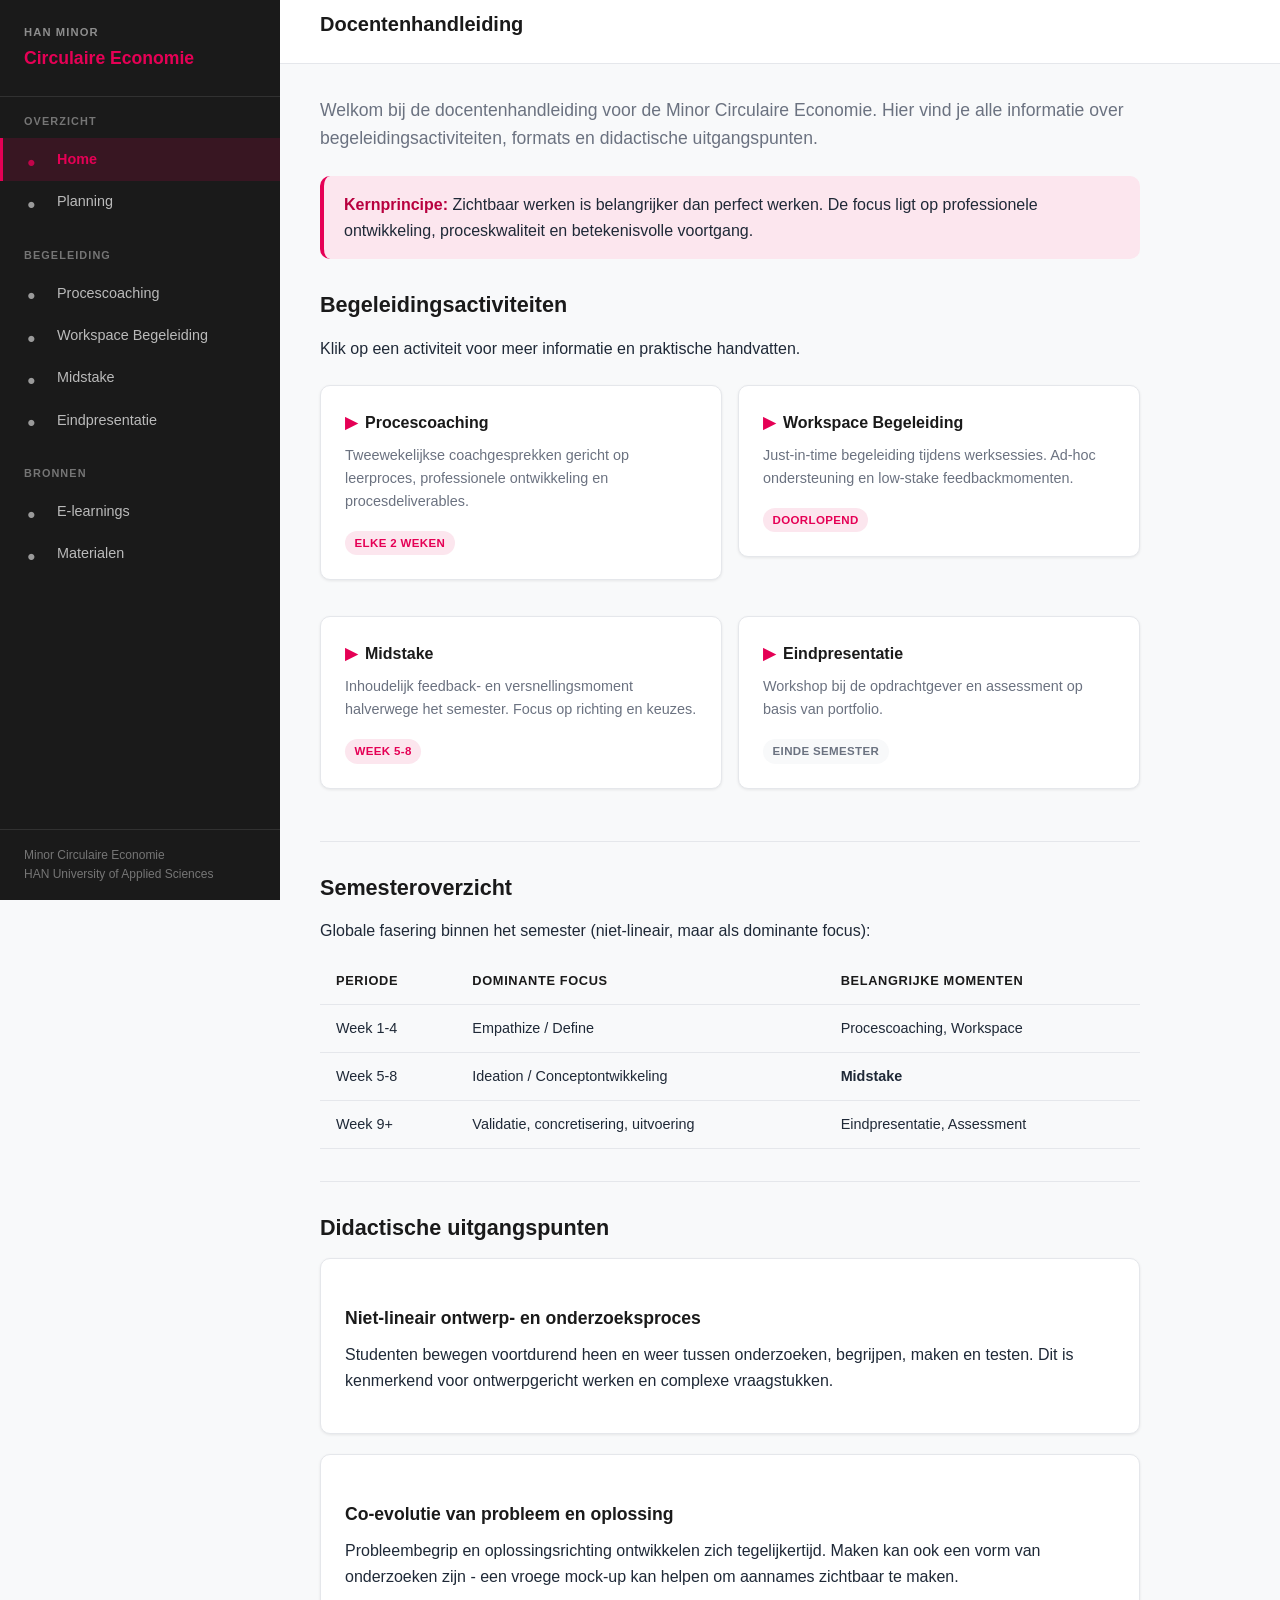
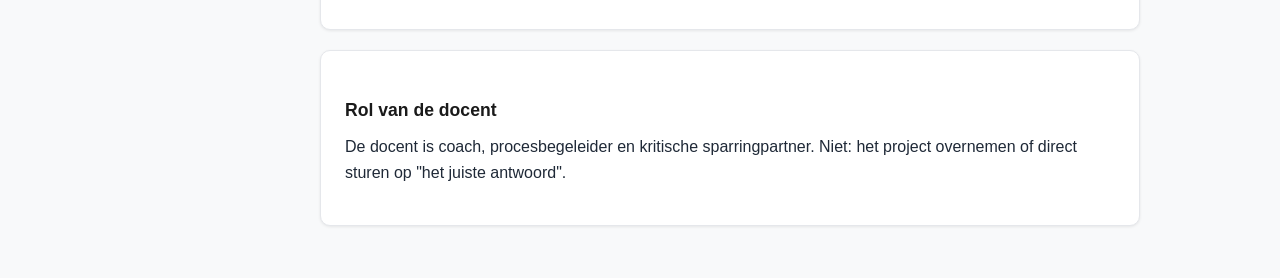
==== index.html @ 2289d56b "Add planning, assessment criteria, and complete coaching content - Add planning.html with weekly sch" ====
<!DOCTYPE html>
<html lang="nl">
<head>
  <meta charset="UTF-8">
  <meta name="viewport" content="width=device-width, initial-scale=1.0">
  <title>Docentenhandleiding | Minor Circulaire Economie</title>
  <link rel="stylesheet" href="style.css">
</head>
<body>
  <div class="layout">

    <!-- Sidebar -->
    <aside class="sidebar">
      <div class="sidebar-header">
        <div class="sidebar-brand">
          <span class="brand-subtitle">HAN Minor</span>
          <span class="brand-title">Circulaire Economie</span>
        </div>
      </div>

      <nav class="sidebar-nav">
        <div class="nav-section">
          <div class="nav-section-title">Overzicht</div>
          <a href="index.html" class="nav-link active">
            <span class="nav-icon">&#9679;</span>
            Home
          </a>
          <a href="planning.html" class="nav-link">
            <span class="nav-icon">&#9679;</span>
            Planning
          </a>
        </div>

        <div class="nav-section">
          <div class="nav-section-title">Begeleiding</div>
          <a href="procescoaching.html" class="nav-link">
            <span class="nav-icon">&#9679;</span>
            Procescoaching
          </a>
          <a href="workspace.html" class="nav-link">
            <span class="nav-icon">&#9679;</span>
            Workspace Begeleiding
          </a>
          <a href="midstake.html" class="nav-link">
            <span class="nav-icon">&#9679;</span>
            Midstake
          </a>
          <a href="eindpresentatie.html" class="nav-link">
            <span class="nav-icon">&#9679;</span>
            Eindpresentatie
          </a>
        </div>

        <div class="nav-section">
          <div class="nav-section-title">Bronnen</div>
          <a href="e-learnings.html" class="nav-link">
            <span class="nav-icon">&#9679;</span>
            E-learnings
          </a>
          <a href="materialen.html" class="nav-link">
            <span class="nav-icon">&#9679;</span>
            Materialen
          </a>
        </div>
      </nav>

      <div class="sidebar-footer">
        Minor Circulaire Economie<br>
        HAN University of Applied Sciences
      </div>
    </aside>

    <!-- Main Content -->
    <main class="main">
      <header class="main-header">
        <h1 class="page-title">Docentenhandleiding</h1>
      </header>

      <div class="main-content">
        <p class="lead">
          Welkom bij de docentenhandleiding voor de Minor Circulaire Economie.
          Hier vind je alle informatie over begeleidingsactiviteiten, formats en didactische uitgangspunten.
        </p>

        <div class="callout callout-primary">
          <p><strong>Kernprincipe:</strong> Zichtbaar werken is belangrijker dan perfect werken.
          De focus ligt op professionele ontwikkeling, proceskwaliteit en betekenisvolle voortgang.</p>
        </div>

        <h2>Begeleidingsactiviteiten</h2>
        <p>Klik op een activiteit voor meer informatie en praktische handvatten.</p>

        <div class="card-grid">
          <a href="procescoaching.html" class="card-link">
            <div class="card">
              <div class="card-title">
                <span class="icon">&#9654;</span>
                Procescoaching
              </div>
              <p class="card-text">
                Tweewekelijkse coachgesprekken gericht op leerproces, professionele ontwikkeling en procesdeliverables.
              </p>
              <span class="badge badge-primary">Elke 2 weken</span>
            </div>
          </a>

          <a href="workspace.html" class="card-link">
            <div class="card">
              <div class="card-title">
                <span class="icon">&#9654;</span>
                Workspace Begeleiding
              </div>
              <p class="card-text">
                Just-in-time begeleiding tijdens werksessies. Ad-hoc ondersteuning en low-stake feedbackmomenten.
              </p>
              <span class="badge badge-primary">Doorlopend</span>
            </div>
          </a>

          <a href="midstake.html" class="card-link">
            <div class="card">
              <div class="card-title">
                <span class="icon">&#9654;</span>
                Midstake
              </div>
              <p class="card-text">
                Inhoudelijk feedback- en versnellingsmoment halverwege het semester. Focus op richting en keuzes.
              </p>
              <span class="badge badge-primary">Week 5-8</span>
            </div>
          </a>

          <a href="eindpresentatie.html" class="card-link">
            <div class="card">
              <div class="card-title">
                <span class="icon">&#9654;</span>
                Eindpresentatie
              </div>
              <p class="card-text">
                Workshop bij de opdrachtgever en assessment op basis van portfolio.
              </p>
              <span class="badge badge-muted">Einde semester</span>
            </div>
          </a>
        </div>

        <div class="divider"></div>

        <h2>Semesteroverzicht</h2>
        <p>Globale fasering binnen het semester (niet-lineair, maar als dominante focus):</p>

        <div class="table-wrap">
          <table>
            <thead>
              <tr>
                <th>Periode</th>
                <th>Dominante focus</th>
                <th>Belangrijke momenten</th>
              </tr>
            </thead>
            <tbody>
              <tr>
                <td>Week 1-4</td>
                <td>Empathize / Define</td>
                <td>Procescoaching, Workspace</td>
              </tr>
              <tr>
                <td>Week 5-8</td>
                <td>Ideation / Conceptontwikkeling</td>
                <td><strong>Midstake</strong></td>
              </tr>
              <tr>
                <td>Week 9+</td>
                <td>Validatie, concretisering, uitvoering</td>
                <td>Eindpresentatie, Assessment</td>
              </tr>
            </tbody>
          </table>
        </div>

        <div class="divider"></div>

        <h2>Didactische uitgangspunten</h2>

        <div class="card">
          <h3>Niet-lineair ontwerp- en onderzoeksproces</h3>
          <p>Studenten bewegen voortdurend heen en weer tussen onderzoeken, begrijpen, maken en testen.
          Dit is kenmerkend voor ontwerpgericht werken en complexe vraagstukken.</p>
        </div>

        <div class="card">
          <h3>Co-evolutie van probleem en oplossing</h3>
          <p>Probleembegrip en oplossingsrichting ontwikkelen zich tegelijkertijd.
          Maken kan ook een vorm van onderzoeken zijn - een vroege mock-up kan helpen om aannames zichtbaar te maken.</p>
        </div>

        <div class="card">
          <h3>Rol van de docent</h3>
          <p>De docent is coach, procesbegeleider en kritische sparringpartner.
          Niet: het project overnemen of direct sturen op "het juiste antwoord".</p>
        </div>

      </div>
    </main>

  </div>
</body>
</html>
---- style.css ----
/* HAN Fonts */
@font-face {
  font-family: "Avenir Next";
  font-weight: 400;
  src: local("Avenir Next"), local("AvenirNext-Regular"), local("Segoe UI"), local("Arial");
}
@font-face {
  font-family: "Avenir Next";
  font-weight: 600;
  src: local("Avenir Next Demi Bold"), local("AvenirNext-DemiBold"), local("Segoe UI Semibold"), local("Arial");
}
@font-face {
  font-family: "Avenir Next";
  font-weight: 700;
  src: local("Avenir Next Bold"), local("AvenirNext-Bold"), local("Segoe UI Bold"), local("Arial Black");
}

/* CSS Variables */
:root {
  --han-magenta: #E50055;
  --han-magenta-dark: #b8003f;
  --han-magenta-light: #fce6ee;
  --han-black: #1a1a1a;
  --han-white: #ffffff;

  --bg: #f8f9fa;
  --surface: #ffffff;
  --border: #e5e7eb;
  --text: #1f2937;
  --text-muted: #6b7280;
  --text-light: #9ca3af;

  --sidebar-width: 280px;
  --header-height: 64px;
  --radius: 10px;
  --shadow: 0 1px 3px rgba(0,0,0,0.08);
  --shadow-lg: 0 4px 20px rgba(0,0,0,0.1);
}

/* Reset */
*, *::before, *::after {
  box-sizing: border-box;
  margin: 0;
  padding: 0;
}

html {
  scroll-behavior: smooth;
}

body {
  font-family: "Avenir Next", "Segoe UI", Arial, sans-serif;
  font-weight: 400;
  font-size: 16px;
  line-height: 1.6;
  color: var(--text);
  background: var(--bg);
  min-height: 100vh;
}

/* Layout */
.layout {
  display: flex;
  min-height: 100vh;
}

/* Sidebar */
.sidebar {
  width: var(--sidebar-width);
  background: var(--han-black);
  color: var(--han-white);
  position: fixed;
  top: 0;
  left: 0;
  bottom: 0;
  display: flex;
  flex-direction: column;
  z-index: 100;
}

.sidebar-header {
  padding: 1.5rem;
  border-bottom: 1px solid rgba(255,255,255,0.1);
}

.sidebar-brand {
  display: flex;
  flex-direction: column;
  gap: 2px;
}

.brand-subtitle {
  font-size: 0.7rem;
  font-weight: 600;
  color: rgba(255,255,255,0.5);
  letter-spacing: 0.1em;
  text-transform: uppercase;
}

.brand-title {
  font-size: 1.1rem;
  font-weight: 700;
  color: var(--han-magenta);
}

.sidebar-nav {
  flex: 1;
  padding: 1rem 0;
  overflow-y: auto;
}

.nav-section {
  margin-bottom: 1.5rem;
}

.nav-section-title {
  font-size: 0.68rem;
  font-weight: 600;
  color: rgba(255,255,255,0.4);
  text-transform: uppercase;
  letter-spacing: 0.1em;
  padding: 0 1.5rem;
  margin-bottom: 0.5rem;
}

.nav-link {
  display: flex;
  align-items: center;
  gap: 0.75rem;
  padding: 0.6rem 1.5rem;
  color: rgba(255,255,255,0.7);
  text-decoration: none;
  font-size: 0.9rem;
  font-weight: 500;
  transition: all 0.15s ease;
  border-left: 3px solid transparent;
}

.nav-link:hover {
  background: rgba(255,255,255,0.05);
  color: var(--han-white);
}

.nav-link.active {
  background: rgba(229,0,85,0.15);
  color: var(--han-magenta);
  border-left-color: var(--han-magenta);
  font-weight: 600;
}

.nav-icon {
  width: 18px;
  height: 18px;
  opacity: 0.8;
}

.sidebar-footer {
  padding: 1rem 1.5rem;
  border-top: 1px solid rgba(255,255,255,0.1);
  font-size: 0.75rem;
  color: rgba(255,255,255,0.4);
}

/* Main Content */
.main {
  flex: 1;
  margin-left: var(--sidebar-width);
  min-height: 100vh;
}

.main-header {
  background: var(--surface);
  border-bottom: 1px solid var(--border);
  padding: 0 2.5rem;
  height: var(--header-height);
  display: flex;
  align-items: center;
  position: sticky;
  top: 0;
  z-index: 50;
}

.page-title {
  font-size: 1.25rem;
  font-weight: 700;
  color: var(--han-black);
}

.main-content {
  padding: 2rem 2.5rem;
  max-width: 900px;
}

/* Typography */
h1, h2, h3, h4 {
  color: var(--han-black);
  font-weight: 700;
  line-height: 1.3;
}

h1 { font-size: 1.75rem; margin-bottom: 1rem; }
h2 { font-size: 1.35rem; margin: 2rem 0 1rem; }
h3 { font-size: 1.1rem; margin: 1.5rem 0 0.75rem; }

p {
  margin-bottom: 1rem;
  color: var(--text);
}

.lead {
  font-size: 1.1rem;
  color: var(--text-muted);
  margin-bottom: 1.5rem;
}

/* Cards */
.card {
  background: var(--surface);
  border: 1px solid var(--border);
  border-radius: var(--radius);
  padding: 1.5rem;
  margin-bottom: 1.25rem;
  box-shadow: var(--shadow);
}

.card-title {
  font-size: 1rem;
  font-weight: 600;
  color: var(--han-black);
  margin-bottom: 0.5rem;
  display: flex;
  align-items: center;
  gap: 0.5rem;
}

.card-title .icon {
  color: var(--han-magenta);
}

.card-text {
  font-size: 0.9rem;
  color: var(--text-muted);
}

/* Grid */
.card-grid {
  display: grid;
  grid-template-columns: repeat(auto-fill, minmax(280px, 1fr));
  gap: 1rem;
  margin: 1.5rem 0;
}

.card-link {
  text-decoration: none;
  display: block;
  transition: transform 0.15s ease, box-shadow 0.15s ease;
}

.card-link:hover {
  transform: translateY(-2px);
}

.card-link:hover .card {
  box-shadow: var(--shadow-lg);
  border-color: var(--han-magenta);
}

/* Lists */
ul, ol {
  margin: 0 0 1rem 1.25rem;
}

li {
  margin-bottom: 0.35rem;
}

/* Tables */
.table-wrap {
  overflow-x: auto;
  margin: 1rem 0;
}

table {
  width: 100%;
  border-collapse: collapse;
  font-size: 0.9rem;
}

th, td {
  padding: 0.75rem 1rem;
  text-align: left;
  border-bottom: 1px solid var(--border);
}

th {
  background: var(--bg);
  font-weight: 600;
  color: var(--han-black);
  font-size: 0.8rem;
  text-transform: uppercase;
  letter-spacing: 0.05em;
}

tr:hover td {
  background: rgba(229,0,85,0.03);
}

/* Badges */
.badge {
  display: inline-block;
  padding: 0.2rem 0.6rem;
  font-size: 0.72rem;
  font-weight: 600;
  border-radius: 20px;
  text-transform: uppercase;
  letter-spacing: 0.03em;
}

.badge-primary {
  background: var(--han-magenta-light);
  color: var(--han-magenta);
}

.badge-muted {
  background: var(--bg);
  color: var(--text-muted);
}

/* Callouts */
.callout {
  padding: 1rem 1.25rem;
  border-radius: var(--radius);
  margin: 1.5rem 0;
  border-left: 4px solid;
}

.callout-primary {
  background: var(--han-magenta-light);
  border-color: var(--han-magenta);
}

.callout-primary strong {
  color: var(--han-magenta-dark);
}

.callout-info {
  background: #e8f4fd;
  border-color: #3b82f6;
}

.callout p:last-child {
  margin-bottom: 0;
}

/* Links */
a {
  color: var(--han-magenta);
  text-decoration: none;
}

a:hover {
  text-decoration: underline;
}

/* Buttons */
.btn {
  display: inline-flex;
  align-items: center;
  gap: 0.5rem;
  padding: 0.6rem 1.25rem;
  font-size: 0.9rem;
  font-weight: 600;
  border-radius: 8px;
  border: none;
  cursor: pointer;
  text-decoration: none;
  transition: all 0.15s ease;
}

.btn-primary {
  background: var(--han-magenta);
  color: var(--han-white);
}

.btn-primary:hover {
  background: var(--han-magenta-dark);
  text-decoration: none;
}

.btn-outline {
  background: transparent;
  border: 2px solid var(--border);
  color: var(--text);
}

.btn-outline:hover {
  border-color: var(--han-magenta);
  color: var(--han-magenta);
  text-decoration: none;
}

/* Section divider */
.divider {
  height: 1px;
  background: var(--border);
  margin: 2rem 0;
}

/* Placeholder */
.placeholder {
  background: var(--bg);
  border: 2px dashed var(--border);
  border-radius: var(--radius);
  padding: 2rem;
  text-align: center;
  color: var(--text-muted);
  font-size: 0.9rem;
}

/* Responsive */
@media (max-width: 1024px) {
  .sidebar {
    transform: translateX(-100%);
  }

  .main {
    margin-left: 0;
  }
}

/* Print */
@media print {
  .sidebar {
    display: none;
  }

  .main {
    margin-left: 0;
  }
}
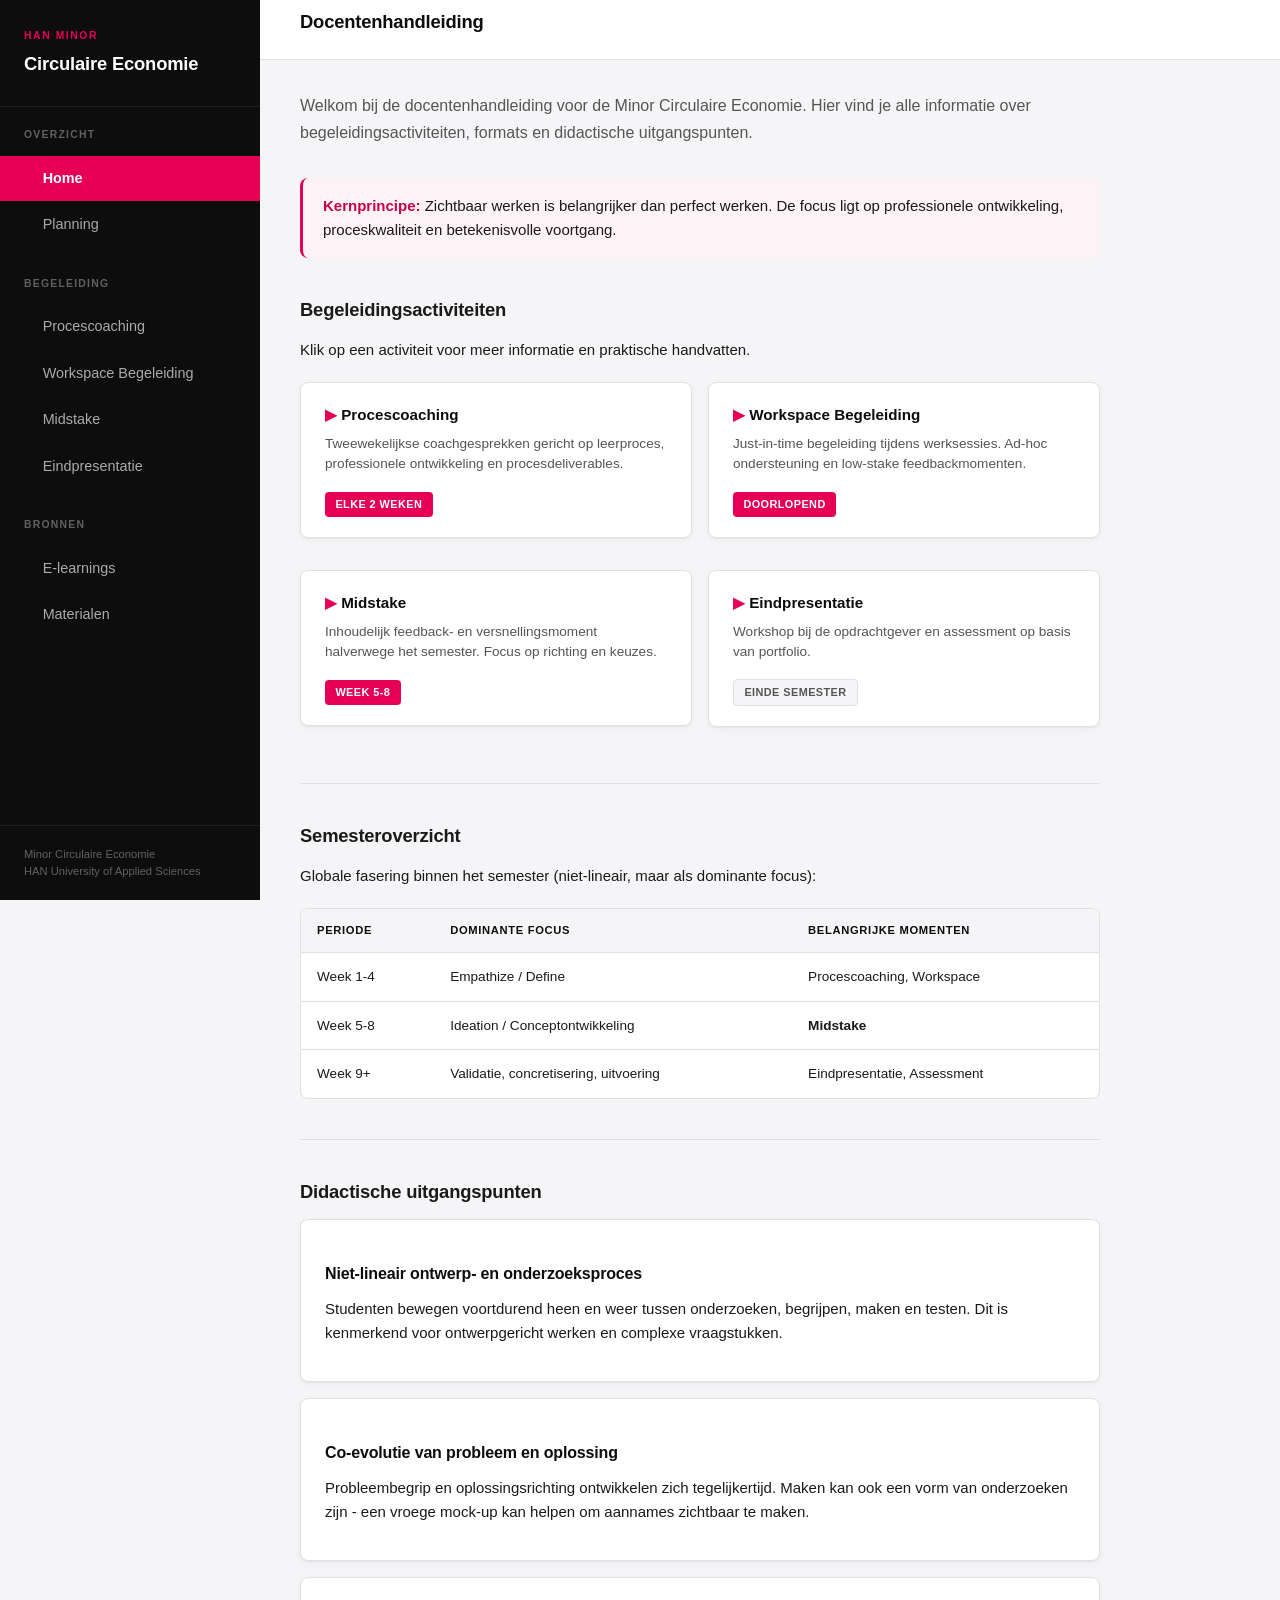
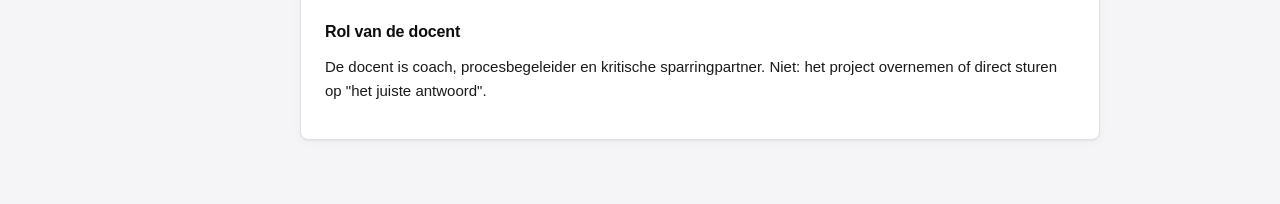
==== commit 6c81f96e: "Add mobile hamburger menu for responsive navigation - Hamburger button visible on mobile (<1024px) -" ====
--- a/index.html
+++ b/index.html
@@ -8,9 +8,10 @@
 </head>
 <body>
   <div class="layout">
+    <div class="sidebar-overlay" onclick="toggleMenu()"></div>
 
     <!-- Sidebar -->
-    <aside class="sidebar">
+    <aside class="sidebar" id="sidebar">
       <div class="sidebar-header">
         <div class="sidebar-brand">
           <span class="brand-subtitle">HAN Minor</span>
@@ -73,6 +74,7 @@
     <!-- Main Content -->
     <main class="main">
       <header class="main-header">
+        <button class="mobile-menu-btn" onclick="toggleMenu()">&#9776;</button>
         <h1 class="page-title">Docentenhandleiding</h1>
       </header>
 
@@ -204,5 +206,11 @@
     </main>
 
   </div>
+  <script>
+    function toggleMenu() {
+      document.getElementById('sidebar').classList.toggle('open');
+      document.querySelector('.sidebar-overlay').classList.toggle('open');
+    }
+  </script>
 </body>
 </html>
--- a/style.css
+++ b/style.css
@@ -18,23 +18,24 @@
 /* CSS Variables */
 :root {
   --han-magenta: #E50055;
-  --han-magenta-dark: #b8003f;
-  --han-magenta-light: #fce6ee;
-  --han-black: #1a1a1a;
+  --han-magenta-dark: #c70049;
+  --han-magenta-light: #fdf2f5;
+  --han-black: #0d0d0d;
   --han-white: #ffffff;
 
-  --bg: #f8f9fa;
+  --bg: #f5f5f7;
   --surface: #ffffff;
-  --border: #e5e7eb;
-  --text: #1f2937;
-  --text-muted: #6b7280;
-  --text-light: #9ca3af;
-
-  --sidebar-width: 280px;
-  --header-height: 64px;
-  --radius: 10px;
-  --shadow: 0 1px 3px rgba(0,0,0,0.08);
-  --shadow-lg: 0 4px 20px rgba(0,0,0,0.1);
+  --border: #e0e0e0;
+  --text: #1a1a1a;
+  --text-muted: #555555;
+  --text-light: #888888;
+
+  --sidebar-width: 260px;
+  --header-height: 60px;
+  --radius: 8px;
+  --radius-sm: 4px;
+  --shadow: 0 1px 2px rgba(0,0,0,0.04), 0 2px 8px rgba(0,0,0,0.04);
+  --shadow-lg: 0 4px 16px rgba(0,0,0,0.08);
 }
 
 /* Reset */
@@ -49,13 +50,14 @@
 }
 
 body {
-  font-family: "Avenir Next", "Segoe UI", Arial, sans-serif;
+  font-family: "Avenir Next", "Segoe UI", -apple-system, BlinkMacSystemFont, sans-serif;
   font-weight: 400;
-  font-size: 16px;
+  font-size: 15px;
   line-height: 1.6;
   color: var(--text);
   background: var(--bg);
   min-height: 100vh;
+  -webkit-font-smoothing: antialiased;
 }
 
 /* Layout */
@@ -68,7 +70,6 @@
 .sidebar {
   width: var(--sidebar-width);
   background: var(--han-black);
-  color: var(--han-white);
   position: fixed;
   top: 0;
   left: 0;
@@ -79,86 +80,93 @@
 }
 
 .sidebar-header {
-  padding: 1.5rem;
-  border-bottom: 1px solid rgba(255,255,255,0.1);
+  padding: 1.75rem 1.5rem;
+  border-bottom: 1px solid rgba(255,255,255,0.08);
 }
 
 .sidebar-brand {
   display: flex;
   flex-direction: column;
-  gap: 2px;
+  gap: 4px;
 }
 
 .brand-subtitle {
-  font-size: 0.7rem;
-  font-weight: 600;
-  color: rgba(255,255,255,0.5);
-  letter-spacing: 0.1em;
+  font-size: 0.65rem;
+  font-weight: 700;
+  color: var(--han-magenta);
+  letter-spacing: 0.15em;
   text-transform: uppercase;
 }
 
 .brand-title {
-  font-size: 1.1rem;
-  font-weight: 700;
-  color: var(--han-magenta);
+  font-size: 1.15rem;
+  font-weight: 700;
+  color: var(--han-white);
+  letter-spacing: -0.01em;
 }
 
 .sidebar-nav {
   flex: 1;
-  padding: 1rem 0;
+  padding: 1.25rem 0;
   overflow-y: auto;
 }
 
 .nav-section {
-  margin-bottom: 1.5rem;
+  margin-bottom: 1.75rem;
 }
 
 .nav-section-title {
-  font-size: 0.68rem;
-  font-weight: 600;
-  color: rgba(255,255,255,0.4);
+  font-size: 0.65rem;
+  font-weight: 700;
+  color: rgba(255,255,255,0.35);
   text-transform: uppercase;
-  letter-spacing: 0.1em;
+  letter-spacing: 0.12em;
   padding: 0 1.5rem;
-  margin-bottom: 0.5rem;
+  margin-bottom: 0.75rem;
 }
 
 .nav-link {
   display: flex;
   align-items: center;
   gap: 0.75rem;
-  padding: 0.6rem 1.5rem;
-  color: rgba(255,255,255,0.7);
+  padding: 0.7rem 1.5rem;
+  color: rgba(255,255,255,0.65);
   text-decoration: none;
   font-size: 0.9rem;
   font-weight: 500;
-  transition: all 0.15s ease;
+  transition: all 0.12s ease;
   border-left: 3px solid transparent;
+  margin: 1px 0;
 }
 
 .nav-link:hover {
-  background: rgba(255,255,255,0.05);
-  color: var(--han-white);
+  background: rgba(255,255,255,0.06);
+  color: #ffffff;
+  border-left-color: rgba(255,255,255,0.3);
 }
 
 .nav-link.active {
-  background: rgba(229,0,85,0.15);
-  color: var(--han-magenta);
+  background: var(--han-magenta);
+  color: #ffffff;
   border-left-color: var(--han-magenta);
   font-weight: 600;
 }
 
 .nav-icon {
-  width: 18px;
-  height: 18px;
-  opacity: 0.8;
+  font-size: 6px;
+  opacity: 0;
+}
+
+.nav-link.active .nav-icon {
+  opacity: 0;
 }
 
 .sidebar-footer {
-  padding: 1rem 1.5rem;
-  border-top: 1px solid rgba(255,255,255,0.1);
-  font-size: 0.75rem;
-  color: rgba(255,255,255,0.4);
+  padding: 1.25rem 1.5rem;
+  border-top: 1px solid rgba(255,255,255,0.08);
+  font-size: 0.7rem;
+  color: rgba(255,255,255,0.35);
+  line-height: 1.5;
 }
 
 /* Main Content */
@@ -166,6 +174,7 @@
   flex: 1;
   margin-left: var(--sidebar-width);
   min-height: 100vh;
+  background: var(--bg);
 }
 
 .main-header {
@@ -181,14 +190,15 @@
 }
 
 .page-title {
-  font-size: 1.25rem;
+  font-size: 1.15rem;
   font-weight: 700;
   color: var(--han-black);
+  letter-spacing: -0.01em;
 }
 
 .main-content {
-  padding: 2rem 2.5rem;
-  max-width: 900px;
+  padding: 2rem 2.5rem 3rem;
+  max-width: 880px;
 }
 
 /* Typography */
@@ -196,11 +206,12 @@
   color: var(--han-black);
   font-weight: 700;
   line-height: 1.3;
-}
-
-h1 { font-size: 1.75rem; margin-bottom: 1rem; }
-h2 { font-size: 1.35rem; margin: 2rem 0 1rem; }
-h3 { font-size: 1.1rem; margin: 1.5rem 0 0.75rem; }
+  letter-spacing: -0.01em;
+}
+
+h1 { font-size: 1.5rem; margin-bottom: 1rem; }
+h2 { font-size: 1.15rem; margin: 2.5rem 0 1rem; color: var(--text); }
+h3 { font-size: 1rem; margin: 1.5rem 0 0.75rem; }
 
 p {
   margin-bottom: 1rem;
@@ -208,9 +219,10 @@
 }
 
 .lead {
-  font-size: 1.1rem;
+  font-size: 1rem;
   color: var(--text-muted);
-  margin-bottom: 1.5rem;
+  margin-bottom: 2rem;
+  line-height: 1.7;
 }
 
 /* Cards */
@@ -218,19 +230,21 @@
   background: var(--surface);
   border: 1px solid var(--border);
   border-radius: var(--radius);
-  padding: 1.5rem;
-  margin-bottom: 1.25rem;
+  padding: 1.25rem 1.5rem;
+  margin-bottom: 1rem;
   box-shadow: var(--shadow);
+  transition: border-color 0.15s ease, box-shadow 0.15s ease;
+}
+
+.card:hover {
+  border-color: #ccc;
 }
 
 .card-title {
-  font-size: 1rem;
-  font-weight: 600;
+  font-size: 0.95rem;
+  font-weight: 700;
   color: var(--han-black);
-  margin-bottom: 0.5rem;
-  display: flex;
-  align-items: center;
-  gap: 0.5rem;
+  margin-bottom: 0.4rem;
 }
 
 .card-title .icon {
@@ -238,22 +252,23 @@
 }
 
 .card-text {
-  font-size: 0.9rem;
+  font-size: 0.85rem;
   color: var(--text-muted);
+  line-height: 1.5;
 }
 
 /* Grid */
 .card-grid {
   display: grid;
-  grid-template-columns: repeat(auto-fill, minmax(280px, 1fr));
+  grid-template-columns: repeat(auto-fill, minmax(260px, 1fr));
   gap: 1rem;
-  margin: 1.5rem 0;
+  margin: 1.25rem 0;
 }
 
 .card-link {
   text-decoration: none;
   display: block;
-  transition: transform 0.15s ease, box-shadow 0.15s ease;
+  transition: transform 0.12s ease;
 }
 
 .card-link:hover {
@@ -271,59 +286,72 @@
 }
 
 li {
-  margin-bottom: 0.35rem;
+  margin-bottom: 0.4rem;
+  color: var(--text);
+}
+
+li strong {
+  color: var(--han-black);
 }
 
 /* Tables */
 .table-wrap {
   overflow-x: auto;
-  margin: 1rem 0;
+  margin: 1.25rem 0;
+  border-radius: var(--radius);
+  border: 1px solid var(--border);
+  background: var(--surface);
 }
 
 table {
   width: 100%;
   border-collapse: collapse;
-  font-size: 0.9rem;
+  font-size: 0.85rem;
 }
 
 th, td {
-  padding: 0.75rem 1rem;
+  padding: 0.8rem 1rem;
   text-align: left;
   border-bottom: 1px solid var(--border);
 }
 
 th {
   background: var(--bg);
-  font-weight: 600;
+  font-weight: 700;
   color: var(--han-black);
-  font-size: 0.8rem;
+  font-size: 0.7rem;
   text-transform: uppercase;
-  letter-spacing: 0.05em;
+  letter-spacing: 0.06em;
+}
+
+tr:last-child td {
+  border-bottom: none;
 }
 
 tr:hover td {
-  background: rgba(229,0,85,0.03);
+  background: var(--han-magenta-light);
 }
 
 /* Badges */
 .badge {
   display: inline-block;
-  padding: 0.2rem 0.6rem;
-  font-size: 0.72rem;
-  font-weight: 600;
-  border-radius: 20px;
+  padding: 0.25rem 0.65rem;
+  font-size: 0.68rem;
+  font-weight: 700;
+  border-radius: var(--radius-sm);
   text-transform: uppercase;
-  letter-spacing: 0.03em;
+  letter-spacing: 0.04em;
 }
 
 .badge-primary {
-  background: var(--han-magenta-light);
-  color: var(--han-magenta);
+  background: var(--han-magenta);
+  color: var(--han-white);
 }
 
 .badge-muted {
   background: var(--bg);
   color: var(--text-muted);
+  border: 1px solid var(--border);
 }
 
 /* Callouts */
@@ -331,12 +359,13 @@
   padding: 1rem 1.25rem;
   border-radius: var(--radius);
   margin: 1.5rem 0;
-  border-left: 4px solid;
+  border-left: 3px solid;
+  background: var(--surface);
 }
 
 .callout-primary {
+  border-color: var(--han-magenta);
   background: var(--han-magenta-light);
-  border-color: var(--han-magenta);
 }
 
 .callout-primary strong {
@@ -344,8 +373,12 @@
 }
 
 .callout-info {
-  background: #e8f4fd;
-  border-color: #3b82f6;
+  border-color: var(--han-black);
+  background: var(--surface);
+}
+
+.callout-info strong {
+  color: var(--han-black);
 }
 
 .callout p:last-child {
@@ -356,6 +389,7 @@
 a {
   color: var(--han-magenta);
   text-decoration: none;
+  font-weight: 500;
 }
 
 a:hover {
@@ -367,14 +401,16 @@
   display: inline-flex;
   align-items: center;
   gap: 0.5rem;
-  padding: 0.6rem 1.25rem;
-  font-size: 0.9rem;
-  font-weight: 600;
-  border-radius: 8px;
+  padding: 0.55rem 1.1rem;
+  font-size: 0.8rem;
+  font-weight: 700;
+  border-radius: var(--radius-sm);
   border: none;
   cursor: pointer;
   text-decoration: none;
-  transition: all 0.15s ease;
+  transition: all 0.12s ease;
+  text-transform: uppercase;
+  letter-spacing: 0.03em;
 }
 
 .btn-primary {
@@ -389,13 +425,14 @@
 
 .btn-outline {
   background: transparent;
-  border: 2px solid var(--border);
+  border: 1px solid var(--border);
   color: var(--text);
 }
 
 .btn-outline:hover {
   border-color: var(--han-magenta);
-  color: var(--han-magenta);
+  background: var(--han-magenta);
+  color: var(--han-white);
   text-decoration: none;
 }
 
@@ -403,29 +440,187 @@
 .divider {
   height: 1px;
   background: var(--border);
-  margin: 2rem 0;
+  margin: 2.5rem 0;
 }
 
 /* Placeholder */
 .placeholder {
-  background: var(--bg);
-  border: 2px dashed var(--border);
+  background: var(--surface);
+  border: 1px dashed var(--border);
   border-radius: var(--radius);
   padding: 2rem;
   text-align: center;
   color: var(--text-muted);
-  font-size: 0.9rem;
+  font-size: 0.85rem;
+}
+
+/* Mobile menu button */
+.mobile-menu-btn {
+  display: none;
+  background: var(--han-black);
+  border: none;
+  color: white;
+  width: 44px;
+  height: 44px;
+  border-radius: var(--radius-sm);
+  cursor: pointer;
+  font-size: 1.5rem;
+  line-height: 1;
+  margin-right: 1rem;
+}
+
+.mobile-menu-btn:hover {
+  background: #333;
+}
+
+/* Mobile overlay */
+.sidebar-overlay {
+  display: none;
+  position: fixed;
+  top: 0;
+  left: 0;
+  right: 0;
+  bottom: 0;
+  background: rgba(0,0,0,0.5);
+  z-index: 99;
 }
 
 /* Responsive */
 @media (max-width: 1024px) {
+  .mobile-menu-btn {
+    display: flex;
+    align-items: center;
+    justify-content: center;
+  }
+
   .sidebar {
     transform: translateX(-100%);
+    transition: transform 0.25s ease;
+  }
+
+  .sidebar.open {
+    transform: translateX(0);
+  }
+
+  .sidebar-overlay.open {
+    display: block;
   }
 
   .main {
     margin-left: 0;
   }
+
+  .main-header {
+    padding: 0 1rem;
+  }
+
+  .main-content {
+    padding: 1.5rem 1rem;
+  }
+
+  .page-title {
+    font-size: 1rem;
+  }
+
+  .quick-nav {
+    flex-wrap: wrap;
+  }
+
+  .quick-nav a {
+    font-size: 0.75rem;
+    padding: 0.4rem 0.75rem;
+  }
+
+  .grade-scale {
+    grid-template-columns: repeat(2, 1fr);
+  }
+
+  .indicator-grid {
+    grid-template-columns: repeat(2, 1fr);
+  }
+}
+
+/* Collapsible sections */
+.collapsible {
+  background: var(--surface);
+  border: 1px solid var(--border);
+  border-radius: var(--radius);
+  margin-bottom: 0.75rem;
+  overflow: hidden;
+}
+
+.collapsible-header {
+  display: flex;
+  align-items: center;
+  justify-content: space-between;
+  padding: 1rem 1.25rem;
+  cursor: pointer;
+  background: var(--surface);
+  transition: background 0.12s ease;
+  user-select: none;
+}
+
+.collapsible-header:hover {
+  background: var(--bg);
+}
+
+.collapsible-title {
+  font-size: 0.95rem;
+  font-weight: 700;
+  color: var(--han-black);
+  margin: 0;
+}
+
+.collapsible-icon {
+  width: 20px;
+  height: 20px;
+  display: flex;
+  align-items: center;
+  justify-content: center;
+  color: var(--text-muted);
+  transition: transform 0.2s ease;
+  font-size: 1.2rem;
+  font-weight: 300;
+}
+
+.collapsible.open .collapsible-icon {
+  transform: rotate(45deg);
+}
+
+.collapsible-content {
+  display: none;
+  padding: 0 1.25rem 1.25rem;
+  border-top: 1px solid var(--border);
+}
+
+.collapsible.open .collapsible-content {
+  display: block;
+}
+
+/* Quick links / jump nav */
+.quick-nav {
+  display: flex;
+  flex-wrap: wrap;
+  gap: 0.5rem;
+  margin: 1.5rem 0;
+}
+
+.quick-nav a {
+  display: inline-block;
+  padding: 0.5rem 1rem;
+  background: var(--surface);
+  border: 1px solid var(--border);
+  border-radius: var(--radius-sm);
+  font-size: 0.8rem;
+  font-weight: 600;
+  color: var(--text);
+  transition: all 0.12s ease;
+}
+
+.quick-nav a:hover {
+  border-color: var(--han-magenta);
+  color: var(--han-magenta);
+  text-decoration: none;
 }
 
 /* Print */
@@ -437,4 +632,8 @@
   .main {
     margin-left: 0;
   }
-}
+
+  .collapsible-content {
+    display: block !important;
+  }
+}
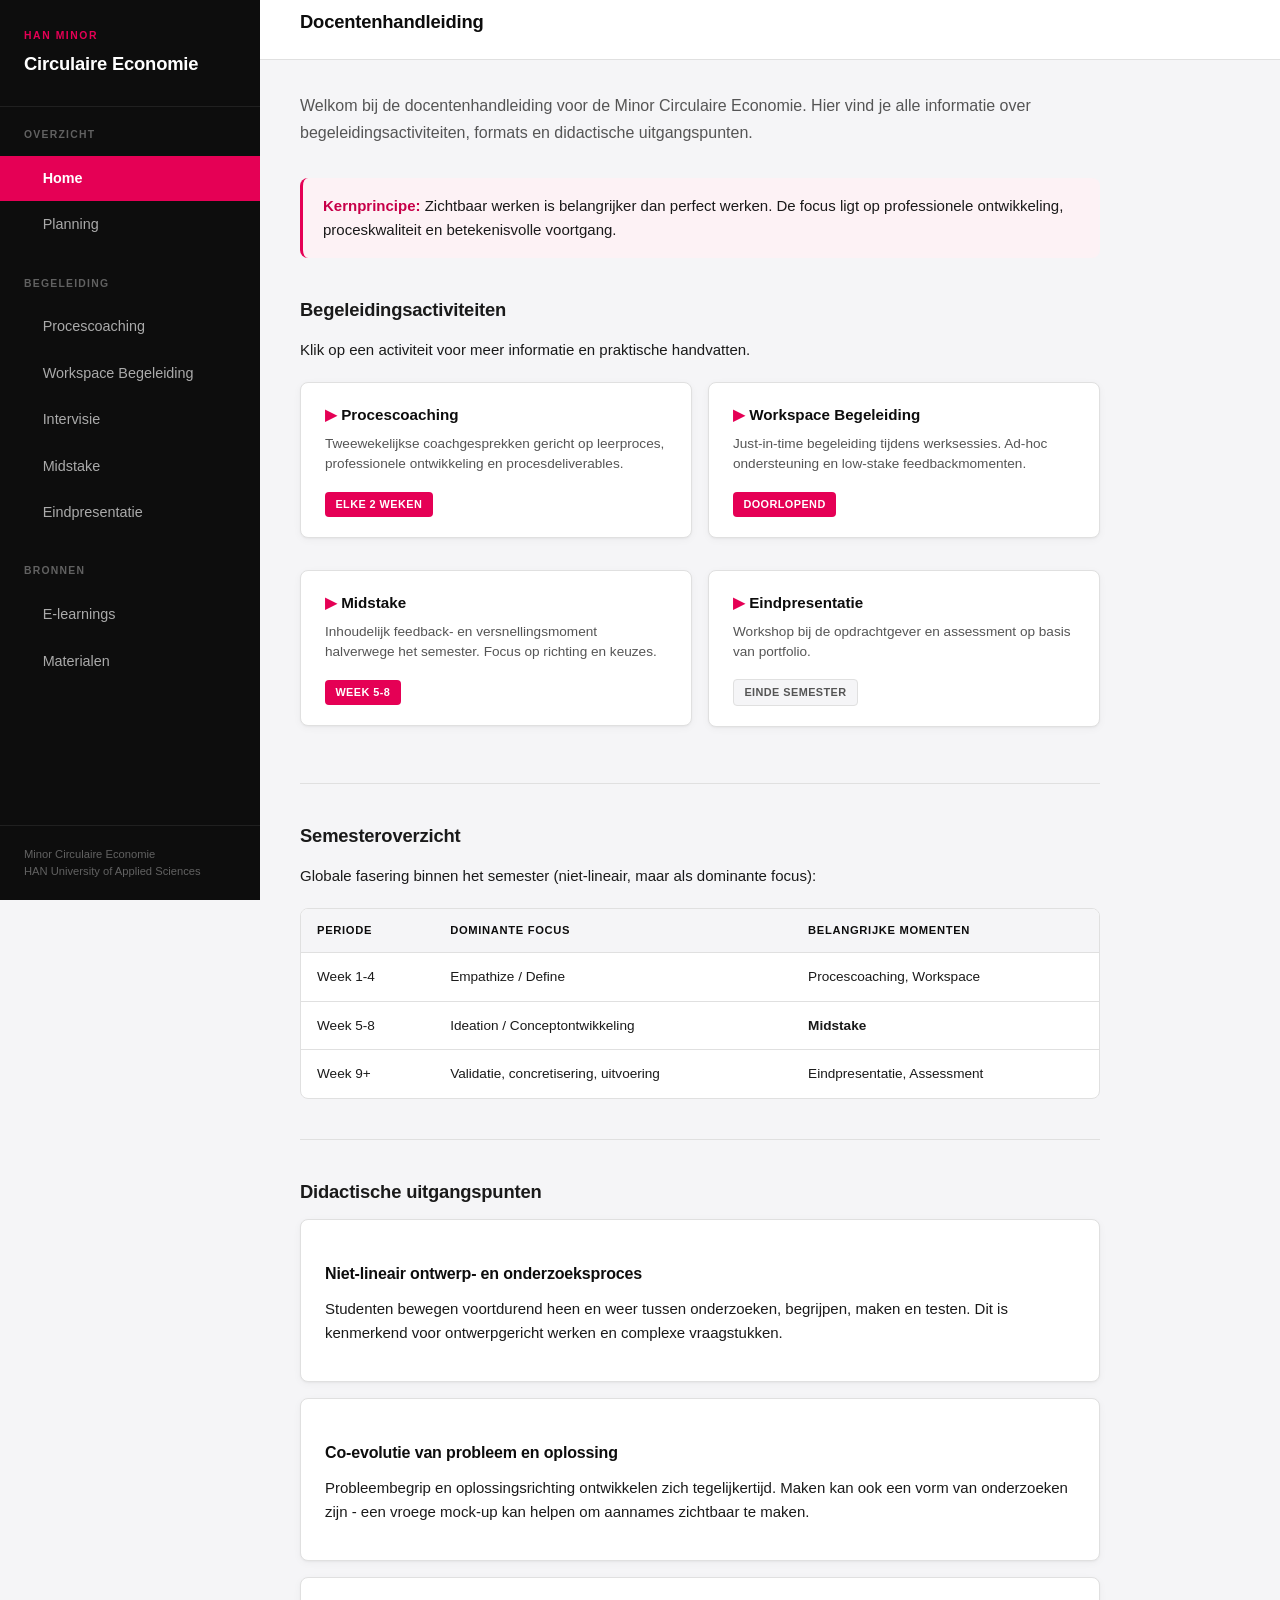
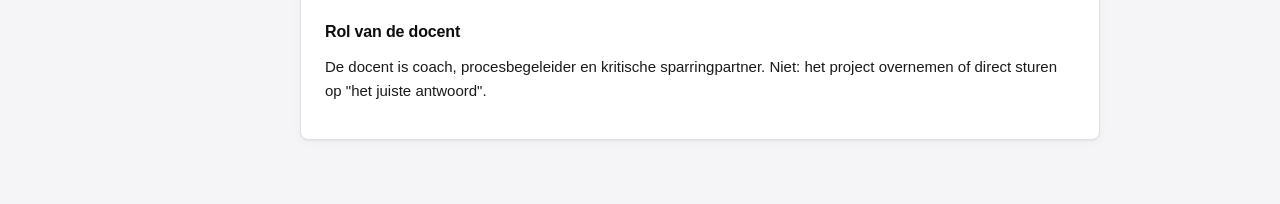
==== commit 339a0a7b: "Add Intervisie page to navigation - New intervisie.html with basic structure - Added to Begeleiding " ====
--- a/index.html
+++ b/index.html
@@ -42,6 +42,10 @@
             <span class="nav-icon">&#9679;</span>
             Workspace Begeleiding
           </a>
+          <a href="intervisie.html" class="nav-link">
+            <span class="nav-icon">&#9679;</span>
+            Intervisie
+          </a>
           <a href="midstake.html" class="nav-link">
             <span class="nav-icon">&#9679;</span>
             Midstake
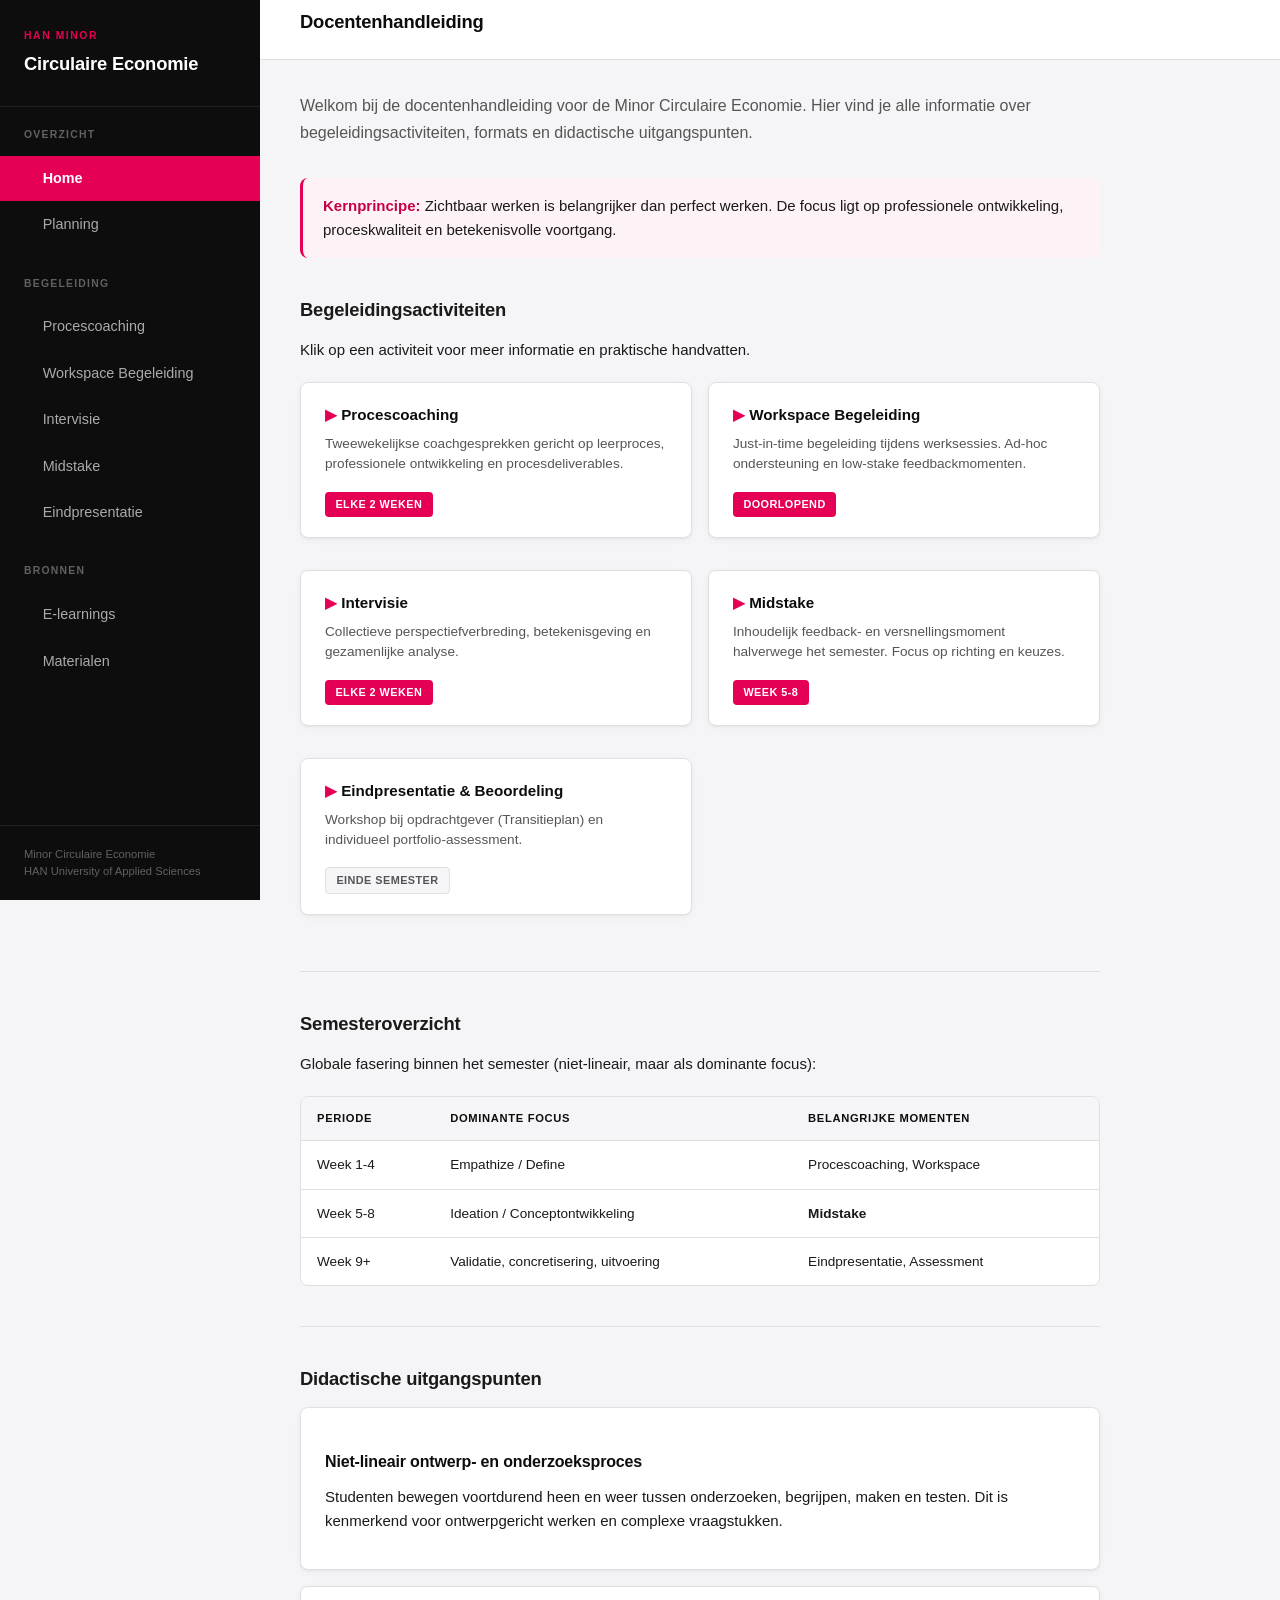
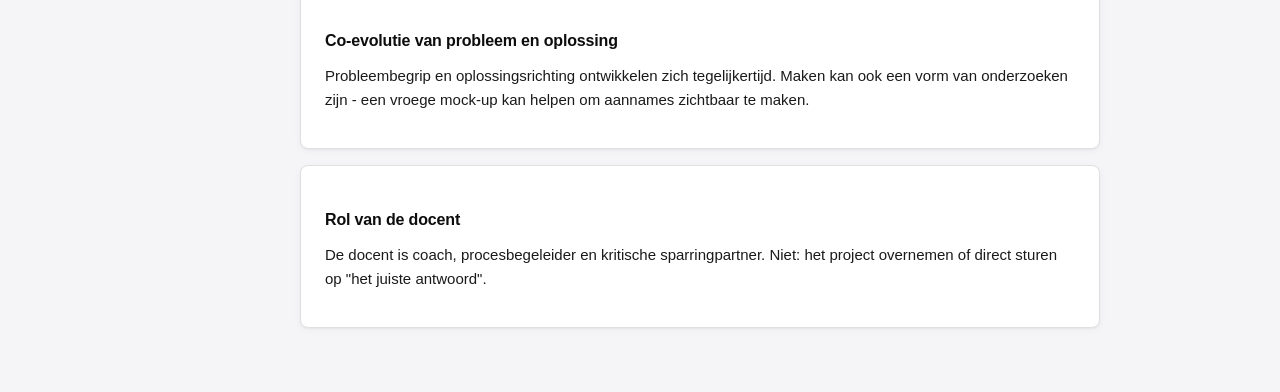
==== commit e55f8b33: "Complete assessment forms + add Intervisie to homepage - All beoordelingsformulieren now fully expan" ====
--- a/index.html
+++ b/index.html
@@ -123,6 +123,19 @@
             </div>
           </a>
 
+          <a href="intervisie.html" class="card-link">
+            <div class="card">
+              <div class="card-title">
+                <span class="icon">&#9654;</span>
+                Intervisie
+              </div>
+              <p class="card-text">
+                Collectieve perspectiefverbreding, betekenisgeving en gezamenlijke analyse.
+              </p>
+              <span class="badge badge-primary">Elke 2 weken</span>
+            </div>
+          </a>
+
           <a href="midstake.html" class="card-link">
             <div class="card">
               <div class="card-title">
@@ -140,10 +153,10 @@
             <div class="card">
               <div class="card-title">
                 <span class="icon">&#9654;</span>
-                Eindpresentatie
-              </div>
-              <p class="card-text">
-                Workshop bij de opdrachtgever en assessment op basis van portfolio.
+                Eindpresentatie & Beoordeling
+              </div>
+              <p class="card-text">
+                Workshop bij opdrachtgever (Transitieplan) en individueel portfolio-assessment.
               </p>
               <span class="badge badge-muted">Einde semester</span>
             </div>
@@ -211,10 +224,13 @@
 
   </div>
   <script>
-    function toggleMenu() {
+    function toggleMenu(e) {
+      if (e) e.preventDefault();
       document.getElementById('sidebar').classList.toggle('open');
       document.querySelector('.sidebar-overlay').classList.toggle('open');
     }
+    document.querySelector('.mobile-menu-btn').addEventListener('touchend', toggleMenu);
+    document.querySelector('.sidebar-overlay').addEventListener('touchend', toggleMenu);
   </script>
 </body>
 </html>
--- a/style.css
+++ b/style.css
@@ -467,9 +467,12 @@
   font-size: 1.5rem;
   line-height: 1;
   margin-right: 1rem;
-}
-
-.mobile-menu-btn:hover {
+  -webkit-tap-highlight-color: transparent;
+  touch-action: manipulation;
+}
+
+.mobile-menu-btn:hover,
+.mobile-menu-btn:active {
   background: #333;
 }
 
@@ -483,6 +486,8 @@
   bottom: 0;
   background: rgba(0,0,0,0.5);
   z-index: 99;
+  -webkit-tap-highlight-color: transparent;
+  touch-action: manipulation;
 }
 
 /* Responsive */
@@ -491,6 +496,8 @@
     display: flex;
     align-items: center;
     justify-content: center;
+    position: relative;
+    z-index: 60;
   }
 
   .sidebar {
@@ -512,6 +519,9 @@
 
   .main-header {
     padding: 0 1rem;
+    position: sticky;
+    top: 0;
+    z-index: 50;
   }
 
   .main-content {
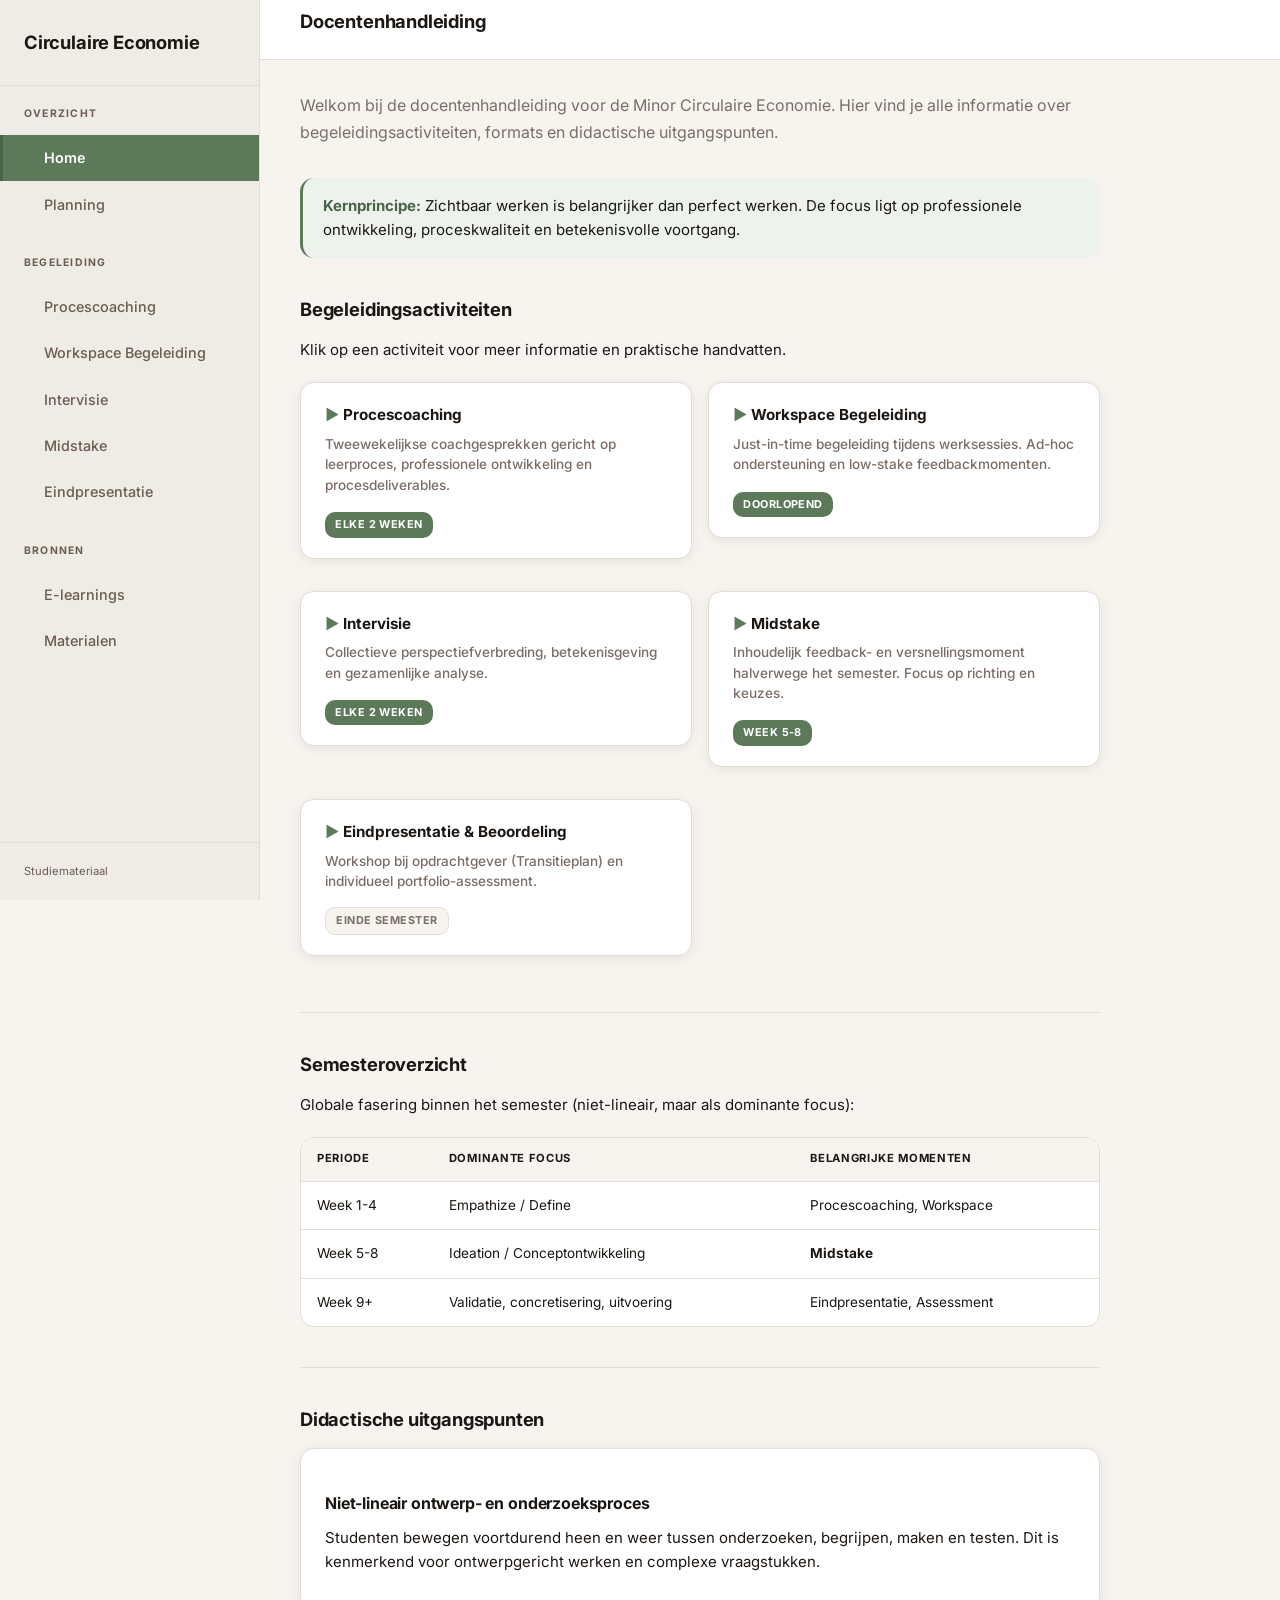
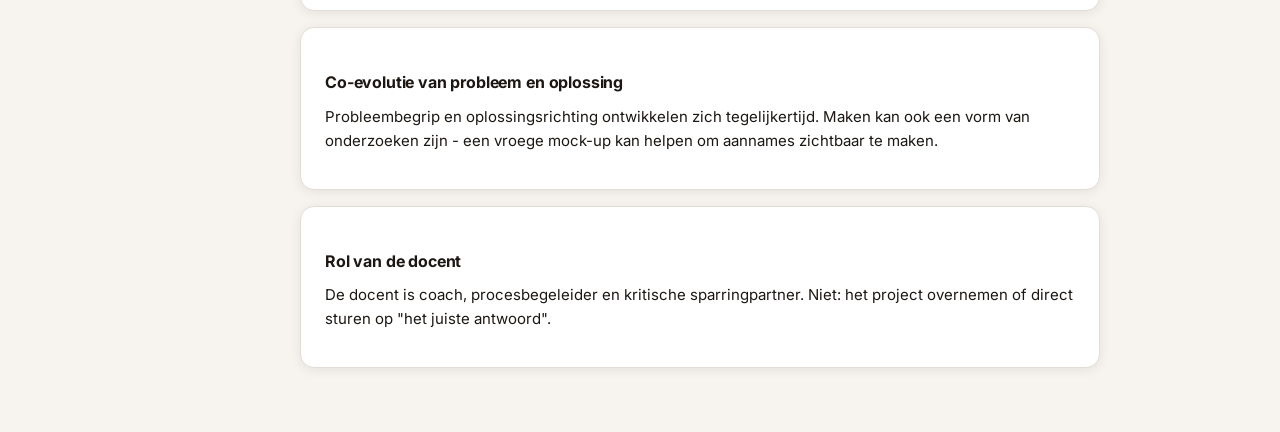
==== commit 513458e3: "Green Office-ontwerp en HAN-vermeldingen eruit Zelfde omzetting als de studentenhandleiding: zijbalk" ====
--- a/index.html
+++ b/index.html
@@ -3,7 +3,10 @@
 <head>
   <meta charset="UTF-8">
   <meta name="viewport" content="width=device-width, initial-scale=1.0">
-  <title>Docentenhandleiding | Minor Circulaire Economie</title>
+  <title>Docentenhandleiding | Circulaire Economie</title>
+  <link rel="preconnect" href="https://fonts.googleapis.com">
+  <link rel="preconnect" href="https://fonts.gstatic.com" crossorigin>
+  <link rel="stylesheet" href="https://fonts.googleapis.com/css2?family=Inter:wght@400;500;600;700&display=swap">
   <link rel="stylesheet" href="style.css">
 </head>
 <body>
@@ -14,7 +17,6 @@
     <aside class="sidebar" id="sidebar">
       <div class="sidebar-header">
         <div class="sidebar-brand">
-          <span class="brand-subtitle">HAN Minor</span>
           <span class="brand-title">Circulaire Economie</span>
         </div>
       </div>
@@ -69,10 +71,7 @@
         </div>
       </nav>
 
-      <div class="sidebar-footer">
-        Minor Circulaire Economie<br>
-        HAN University of Applied Sciences
-      </div>
+      <div class="sidebar-footer">Studiemateriaal</div>
     </aside>
 
     <!-- Main Content -->
--- a/style.css
+++ b/style.css
@@ -1,41 +1,37 @@
 /* HAN Fonts */
-@font-face {
-  font-family: "Avenir Next";
-  font-weight: 400;
-  src: local("Avenir Next"), local("AvenirNext-Regular"), local("Segoe UI"), local("Arial");
-}
-@font-face {
-  font-family: "Avenir Next";
-  font-weight: 600;
-  src: local("Avenir Next Demi Bold"), local("AvenirNext-DemiBold"), local("Segoe UI Semibold"), local("Arial");
-}
-@font-face {
-  font-family: "Avenir Next";
-  font-weight: 700;
-  src: local("Avenir Next Bold"), local("AvenirNext-Bold"), local("Segoe UI Bold"), local("Arial Black");
-}
-
 /* CSS Variables */
 :root {
-  --han-magenta: #E50055;
-  --han-magenta-dark: #c70049;
-  --han-magenta-light: #fdf2f5;
-  --han-black: #0d0d0d;
-  --han-white: #ffffff;
-
-  --bg: #f5f5f7;
+  /* Green Office-palet, overgenomen uit lib/theme.dart van de Flutter-app. */
+  --accent: #5C7A5A;            /* saliegroen */
+  --accent-donker: #4A6349;
+  --accent-licht: #EDF3EC;
+  --accent-medium: #D0E3CF;
+  --inkt: #1C1713;              /* warm bijna-zwart */
+  --wit: #ffffff;
+
+  --bg: #F7F4F0;                /* warm off-white */
   --surface: #ffffff;
-  --border: #e0e0e0;
-  --text: #1a1a1a;
-  --text-muted: #555555;
-  --text-light: #888888;
+  --vlak: #F2EEE9;
+  --zijbalk: #EFEBE5;
+  --border: #E4DDD6;
+  --border-zacht: #EDE8E3;
+  --text: #1C1713;
+  --text-muted: #7A6E66;
+  --text-light: #B0A49A;   /* alleen decoratief: haalt geen AA voor tekst */
+
+  --warm: #7D6034;              /* zand, voor labels */
+  --warm-licht: #F6F0E8;
+
+  /* Voor kleine tekst op de warme vlakken: --text-muted haalt daar geen AA
+     (4.16:1 op de zijbalk, 4.28:1 op een vlak). Deze tint wel. */
+  --tekst-donker: #6B5D52;
 
   --sidebar-width: 260px;
   --header-height: 60px;
-  --radius: 8px;
-  --radius-sm: 4px;
-  --shadow: 0 1px 2px rgba(0,0,0,0.04), 0 2px 8px rgba(0,0,0,0.04);
-  --shadow-lg: 0 4px 16px rgba(0,0,0,0.08);
+  --radius: 14px;
+  --radius-sm: 10px;
+  --shadow: 0 2px 12px rgba(0,0,0,0.08);
+  --shadow-lg: 0 4px 18px rgba(0,0,0,0.10);
 }
 
 /* Reset */
@@ -50,7 +46,7 @@
 }
 
 body {
-  font-family: "Avenir Next", "Segoe UI", -apple-system, BlinkMacSystemFont, sans-serif;
+  font-family: Inter, -apple-system, "Segoe UI", Roboto, sans-serif;
   font-weight: 400;
   font-size: 15px;
   line-height: 1.6;
@@ -69,7 +65,7 @@
 /* Sidebar */
 .sidebar {
   width: var(--sidebar-width);
-  background: var(--han-black);
+  background: var(--zijbalk); border-right: 1px solid var(--border);
   position: fixed;
   top: 0;
   left: 0;
@@ -81,7 +77,7 @@
 
 .sidebar-header {
   padding: 1.75rem 1.5rem;
-  border-bottom: 1px solid rgba(255,255,255,0.08);
+  border-bottom: 1px solid var(--border);
 }
 
 .sidebar-brand {
@@ -93,7 +89,7 @@
 .brand-subtitle {
   font-size: 0.65rem;
   font-weight: 700;
-  color: var(--han-magenta);
+  color: var(--accent);
   letter-spacing: 0.15em;
   text-transform: uppercase;
 }
@@ -101,7 +97,7 @@
 .brand-title {
   font-size: 1.15rem;
   font-weight: 700;
-  color: var(--han-white);
+  color: var(--text);
   letter-spacing: -0.01em;
 }
 
@@ -118,7 +114,7 @@
 .nav-section-title {
   font-size: 0.65rem;
   font-weight: 700;
-  color: rgba(255,255,255,0.35);
+  color: var(--tekst-donker);
   text-transform: uppercase;
   letter-spacing: 0.12em;
   padding: 0 1.5rem;
@@ -130,7 +126,7 @@
   align-items: center;
   gap: 0.75rem;
   padding: 0.7rem 1.5rem;
-  color: rgba(255,255,255,0.65);
+  color: var(--tekst-donker);
   text-decoration: none;
   font-size: 0.9rem;
   font-weight: 500;
@@ -140,15 +136,15 @@
 }
 
 .nav-link:hover {
-  background: rgba(255,255,255,0.06);
+  background: rgba(0,0,0,0.04);
+  color: var(--text);
+  border-left-color: var(--border);
+}
+
+.nav-link.active {
+  background: var(--accent);
   color: #ffffff;
-  border-left-color: rgba(255,255,255,0.3);
-}
-
-.nav-link.active {
-  background: var(--han-magenta);
-  color: #ffffff;
-  border-left-color: var(--han-magenta);
+  border-left-color: var(--accent-donker);
   font-weight: 600;
 }
 
@@ -163,9 +159,9 @@
 
 .sidebar-footer {
   padding: 1.25rem 1.5rem;
-  border-top: 1px solid rgba(255,255,255,0.08);
+  border-top: 1px solid var(--border);
   font-size: 0.7rem;
-  color: rgba(255,255,255,0.35);
+  color: var(--tekst-donker);
   line-height: 1.5;
 }
 
@@ -192,7 +188,7 @@
 .page-title {
   font-size: 1.15rem;
   font-weight: 700;
-  color: var(--han-black);
+  color: var(--inkt);
   letter-spacing: -0.01em;
 }
 
@@ -203,7 +199,7 @@
 
 /* Typography */
 h1, h2, h3, h4 {
-  color: var(--han-black);
+  color: var(--inkt);
   font-weight: 700;
   line-height: 1.3;
   letter-spacing: -0.01em;
@@ -243,12 +239,12 @@
 .card-title {
   font-size: 0.95rem;
   font-weight: 700;
-  color: var(--han-black);
+  color: var(--inkt);
   margin-bottom: 0.4rem;
 }
 
 .card-title .icon {
-  color: var(--han-magenta);
+  color: var(--accent);
 }
 
 .card-text {
@@ -277,7 +273,7 @@
 
 .card-link:hover .card {
   box-shadow: var(--shadow-lg);
-  border-color: var(--han-magenta);
+  border-color: var(--accent);
 }
 
 /* Lists */
@@ -291,7 +287,7 @@
 }
 
 li strong {
-  color: var(--han-black);
+  color: var(--inkt);
 }
 
 /* Tables */
@@ -318,7 +314,7 @@
 th {
   background: var(--bg);
   font-weight: 700;
-  color: var(--han-black);
+  color: var(--inkt);
   font-size: 0.7rem;
   text-transform: uppercase;
   letter-spacing: 0.06em;
@@ -329,7 +325,7 @@
 }
 
 tr:hover td {
-  background: var(--han-magenta-light);
+  background: var(--accent-licht);
 }
 
 /* Badges */
@@ -344,8 +340,8 @@
 }
 
 .badge-primary {
-  background: var(--han-magenta);
-  color: var(--han-white);
+  background: var(--accent);
+  color: var(--wit);
 }
 
 .badge-muted {
@@ -364,21 +360,21 @@
 }
 
 .callout-primary {
-  border-color: var(--han-magenta);
-  background: var(--han-magenta-light);
+  border-color: var(--accent);
+  background: var(--accent-licht);
 }
 
 .callout-primary strong {
-  color: var(--han-magenta-dark);
+  color: var(--accent-donker);
 }
 
 .callout-info {
-  border-color: var(--han-black);
+  border-color: var(--inkt);
   background: var(--surface);
 }
 
 .callout-info strong {
-  color: var(--han-black);
+  color: var(--inkt);
 }
 
 .callout p:last-child {
@@ -387,7 +383,7 @@
 
 /* Links */
 a {
-  color: var(--han-magenta);
+  color: var(--accent);
   text-decoration: none;
   font-weight: 500;
 }
@@ -414,12 +410,12 @@
 }
 
 .btn-primary {
-  background: var(--han-magenta);
-  color: var(--han-white);
+  background: var(--accent);
+  color: var(--wit);
 }
 
 .btn-primary:hover {
-  background: var(--han-magenta-dark);
+  background: var(--accent-donker);
   text-decoration: none;
 }
 
@@ -430,9 +426,9 @@
 }
 
 .btn-outline:hover {
-  border-color: var(--han-magenta);
-  background: var(--han-magenta);
-  color: var(--han-white);
+  border-color: var(--accent);
+  background: var(--accent);
+  color: var(--wit);
   text-decoration: none;
 }
 
@@ -457,7 +453,7 @@
 /* Mobile menu button */
 .mobile-menu-btn {
   display: none;
-  background: var(--han-black);
+  background: var(--inkt);
   border: none;
   color: white;
   width: 44px;
@@ -577,7 +573,7 @@
 .collapsible-title {
   font-size: 0.95rem;
   font-weight: 700;
-  color: var(--han-black);
+  color: var(--inkt);
   margin: 0;
 }
 
@@ -628,8 +624,8 @@
 }
 
 .quick-nav a:hover {
-  border-color: var(--han-magenta);
-  color: var(--han-magenta);
+  border-color: var(--accent);
+  color: var(--accent);
   text-decoration: none;
 }
 
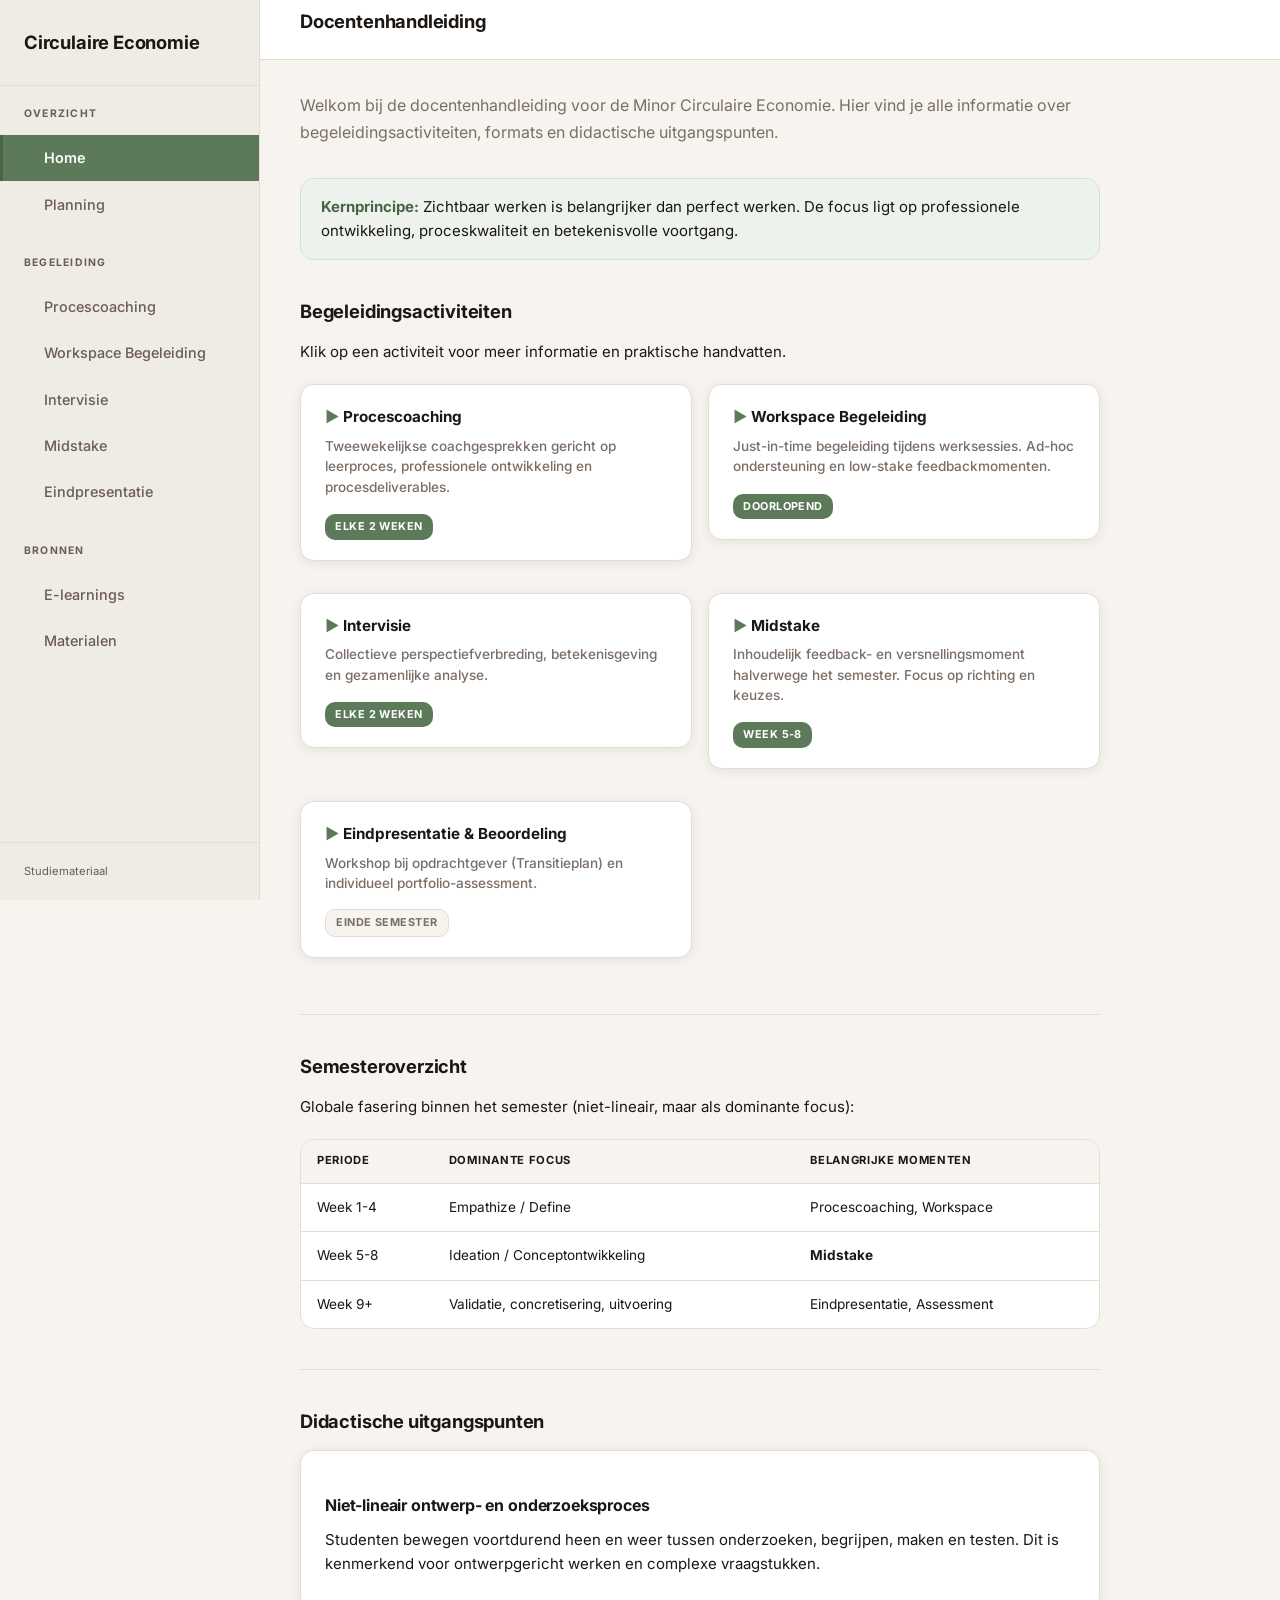
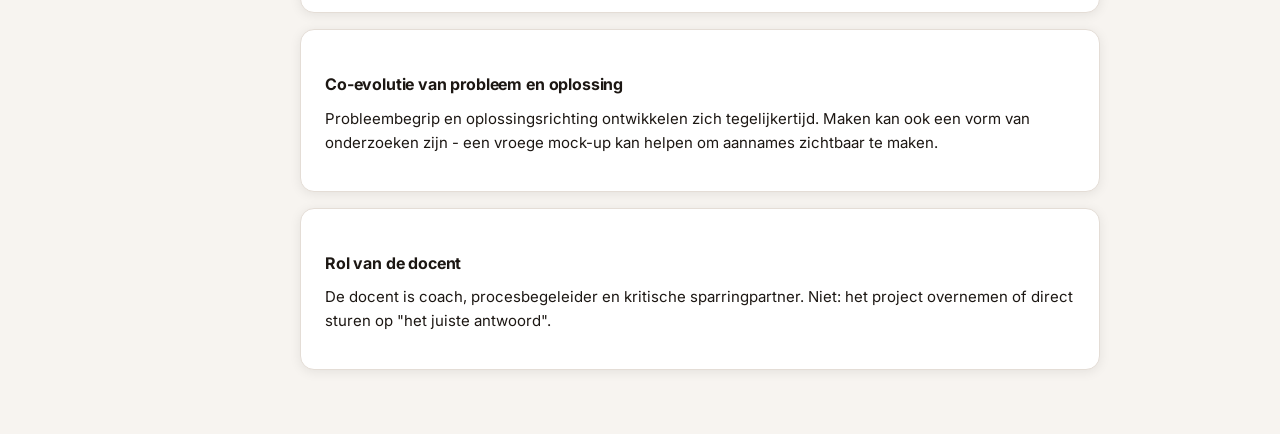
==== commit a8ac2bf8: "Stylesheet naar v=3 Het versienummer stond nog op v=2 van vóór de kaderwijziging, dus wie de site al" ====
--- a/index.html
+++ b/index.html
@@ -7,7 +7,7 @@
   <link rel="preconnect" href="https://fonts.googleapis.com">
   <link rel="preconnect" href="https://fonts.gstatic.com" crossorigin>
   <link rel="stylesheet" href="https://fonts.googleapis.com/css2?family=Inter:wght@400;500;600;700&display=swap">
-  <link rel="stylesheet" href="style.css">
+  <link rel="stylesheet" href="style.css?v=3">
 </head>
 <body>
   <div class="layout">
--- a/style.css
+++ b/style.css
@@ -355,13 +355,13 @@
   padding: 1rem 1.25rem;
   border-radius: var(--radius);
   margin: 1.5rem 0;
-  border-left: 3px solid;
-  background: var(--surface);
+  background: var(--vlak);
+  border: 1px solid var(--border);
 }
 
 .callout-primary {
-  border-color: var(--accent);
   background: var(--accent-licht);
+  border-color: var(--accent-medium);
 }
 
 .callout-primary strong {
@@ -369,12 +369,12 @@
 }
 
 .callout-info {
-  border-color: var(--inkt);
-  background: var(--surface);
+  background: var(--vlak);
+  border-color: var(--border);
 }
 
 .callout-info strong {
-  color: var(--inkt);
+  color: var(--text);
 }
 
 .callout p:last-child {
